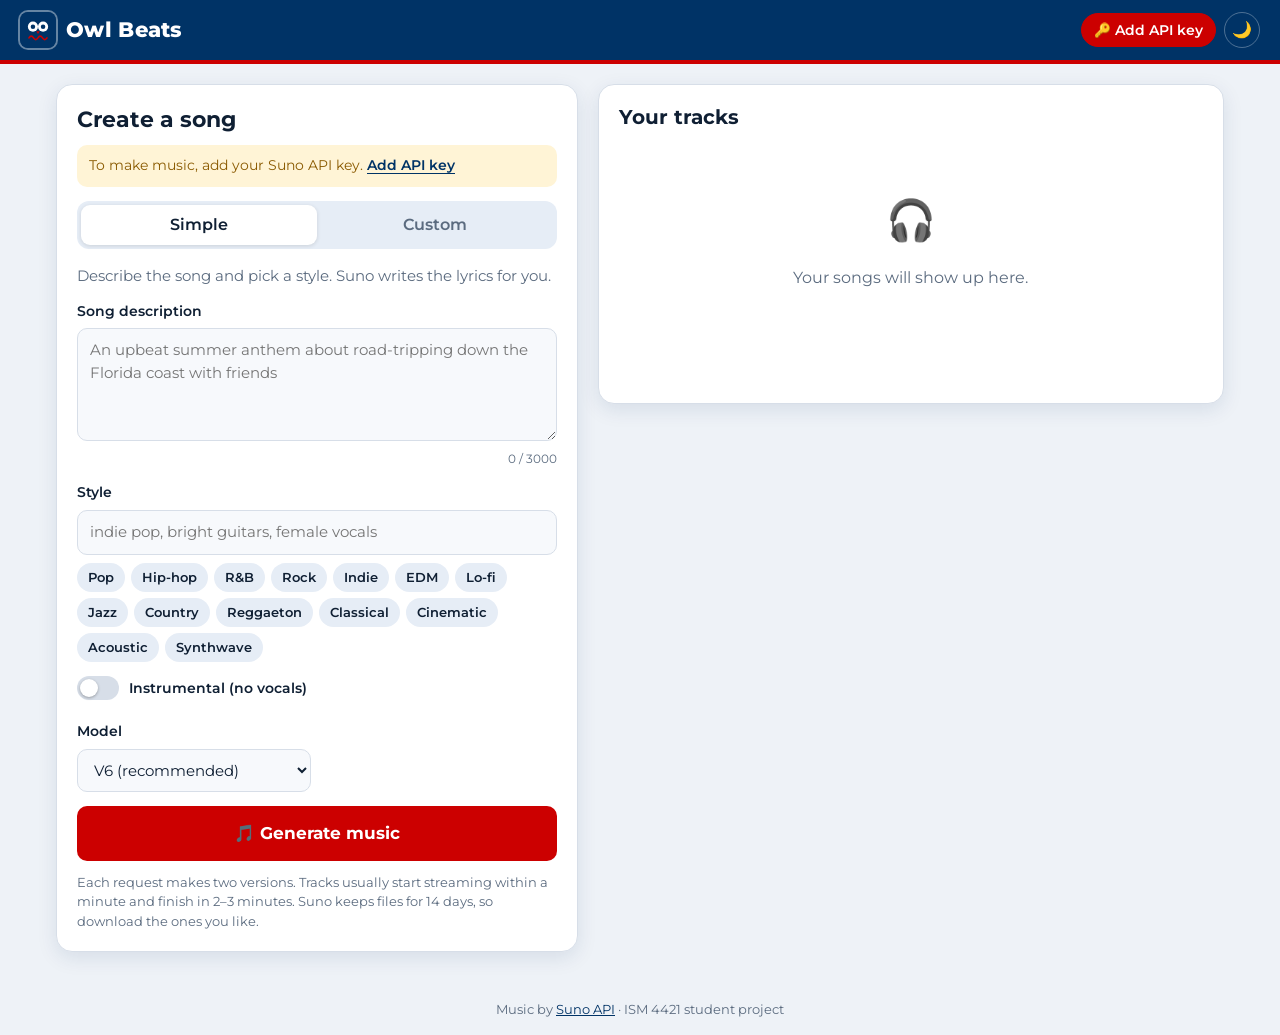
==== music/index.html @ eab0a68c "Split Owl Beats and Owl Weather into separate project folders music/ and weather/ are now standalone" ====
<!doctype html>
<html lang="en">
<head>
  <meta charset="utf-8">
  <meta name="viewport" content="width=device-width, initial-scale=1">
  <title>Owl Beats | AI Music Generator</title>
  <meta name="description" content="Generate original songs and instrumentals from a text prompt with the Suno API.">
  <meta name="theme-color" content="#003366">
  <link rel="icon" href="assets/icon.svg" type="image/svg+xml">
  <link rel="preconnect" href="https://fonts.googleapis.com">
  <link rel="preconnect" href="https://fonts.gstatic.com" crossorigin>
  <link href="https://fonts.googleapis.com/css2?family=Montserrat:wght@400;500;600;700;800&display=swap" rel="stylesheet">
  <link rel="stylesheet" href="style.css">
  <script src="theme.js"></script>
</head>
<body>
  <header class="site-header">
    <div class="brand">
      <img src="assets/icon.svg" alt="" width="36" height="36">
      <span class="brand-title">Owl Beats</span>
    </div>
    <div class="header-controls">
      <button type="button" id="credits" class="pill" title="Remaining Suno credits (click to refresh)" hidden>Credits: …</button>
      <button type="button" id="key-btn" class="pill pill-accent">🔑 Add API key</button>
      <button type="button" id="theme-toggle" class="icon-btn" aria-label="Switch theme">🌙</button>
    </div>
  </header>

  <main class="layout">
    <!-- ============ Create ============ -->
    <section class="card create" aria-labelledby="create-title">
      <h1 id="create-title">Create a song</h1>
      <div id="key-notice" class="notice" hidden>
        To make music, add your Suno API key. <button type="button" class="link-btn" id="key-notice-btn">Add API key</button>
      </div>

      <div class="tabs" role="tablist" aria-label="Creation mode">
        <button type="button" role="tab" id="tab-simple" aria-controls="form" aria-selected="true" class="tab active" data-mode="simple">Simple</button>
        <button type="button" role="tab" id="tab-custom" aria-controls="form" aria-selected="false" class="tab" data-mode="custom">Custom</button>
      </div>

      <form id="form" novalidate>
        <p class="hint mode-simple">Describe the song and pick a style. Suno writes the lyrics for you.</p>
        <p class="hint mode-custom" hidden>Write your own lyrics and set the title, style, length and voice.</p>

        <div class="field mode-simple">
          <label for="prompt">Song description</label>
          <textarea id="prompt" rows="4" maxlength="3000" placeholder="An upbeat summer anthem about road-tripping down the Florida coast with friends"></textarea>
          <div class="counter" data-for="prompt"></div>
        </div>

        <div class="field mode-custom" hidden>
          <label for="title">Title <span class="opt">(optional)</span></label>
          <input id="title" type="text" maxlength="80" placeholder="Coastal Highway">
        </div>

        <div class="field">
          <label for="style">Style</label>
          <input id="style" type="text" maxlength="1000" placeholder="indie pop, bright guitars, female vocals">
          <div class="chips" id="style-chips" aria-label="Style suggestions"></div>
        </div>

        <div class="field mode-custom lyrics-field" hidden>
          <div class="label-row">
            <label for="lyrics">Lyrics</label>
            <button type="button" id="ai-lyrics-toggle" class="link-btn">✨ Write lyrics with AI</button>
          </div>
          <div id="ai-lyrics" class="ai-lyrics" hidden>
            <input id="lyrics-prompt" type="text" maxlength="200" placeholder="What should the lyrics be about?">
            <button type="button" id="lyrics-go" class="btn btn-secondary">Write</button>
          </div>
          <textarea id="lyrics" rows="10" maxlength="5000" placeholder="[Verse]&#10;Windows down on A1A&#10;&#10;[Chorus]&#10;..."></textarea>
          <div class="counter" data-for="lyrics"></div>
        </div>

        <div class="row">
          <label class="switch">
            <input type="checkbox" id="instrumental">
            <span class="slider" aria-hidden="true"></span>
            Instrumental (no vocals)
          </label>
        </div>

        <div class="grid-2">
          <div class="field">
            <label for="model">Model</label>
            <select id="model">
              <option value="V6">V6 (recommended)</option>
              <option value="V6_WILD">V6 Wild (more creative)</option>
              <option value="V6_MINI">V6 Mini (fastest)</option>
            </select>
          </div>
          <div class="field mode-custom vocal-field" hidden>
            <label for="vocal">Voice</label>
            <select id="vocal">
              <option value="">Any</option>
              <option value="f">Female</option>
              <option value="m">Male</option>
            </select>
          </div>
        </div>

        <div class="field mode-custom" hidden>
          <label for="duration">Length: <output id="duration-out">2:00</output></label>
          <input id="duration" type="range" min="10" max="360" step="5" value="120">
        </div>

        <details class="advanced mode-custom" hidden>
          <summary>Advanced</summary>
          <div class="field">
            <label for="negative">Exclude styles <span class="opt">(optional)</span></label>
            <input id="negative" type="text" maxlength="1000" placeholder="heavy metal, autotune">
          </div>
          <div class="field">
            <label for="style-weight">Style adherence: <output id="style-weight-out">0.50</output></label>
            <input id="style-weight" type="range" min="0" max="1" step="0.05" value="0.5">
          </div>
          <div class="field">
            <label for="weirdness">Weirdness: <output id="weirdness-out">0.50</output></label>
            <input id="weirdness" type="range" min="0" max="1" step="0.05" value="0.5">
          </div>
          <div class="field">
            <label for="variety">Variety between the two versions</label>
            <select id="variety">
              <option value="0">Off · same style</option>
              <option value="1" selected>Normal</option>
              <option value="2">High</option>
              <option value="3">Extra</option>
              <option value="4">Max</option>
            </select>
          </div>
        </details>

        <div id="form-error" class="notice notice-error" role="alert" hidden></div>
        <button type="submit" id="generate" class="btn btn-primary btn-lg">🎵 Generate music</button>
        <p class="fineprint">Each request makes two versions. Tracks usually start streaming within a minute and finish in 2–3 minutes. Suno keeps files for 14 days, so download the ones you like.</p>
      </form>
    </section>

    <!-- ============ Library ============ -->
    <section class="card library" aria-labelledby="library-title">
      <div class="library-head">
        <h2 id="library-title">Your tracks</h2>
        <button type="button" id="clear-all" class="link-btn" hidden>Clear all</button>
      </div>
      <div id="empty" class="empty">
        <div class="empty-icon" aria-hidden="true">🎧</div>
        <p>Your songs will show up here.</p>
      </div>
      <ul id="tasks" class="tasks"></ul>
    </section>
  </main>

  <footer class="site-footer">
    Music by <a href="https://sunoapi.org" target="_blank" rel="noopener">Suno API</a> · ISM 4421 student project
  </footer>

  <!-- Extend dialog -->
  <dialog id="extend-dialog">
    <form method="dialog" id="extend-form">
      <h3>Extend “<span id="extend-name"></span>”</h3>
      <p class="hint">Suno continues the song from the point you choose and makes two new versions.</p>
      <div class="field">
        <label for="extend-at">Continue from: <output id="extend-at-out">0:00</output></label>
        <input id="extend-at" type="range" min="1" max="240" step="1" value="60">
      </div>
      <div class="field">
        <label for="extend-style">Style</label>
        <input id="extend-style" type="text" maxlength="1000">
      </div>
      <div class="field">
        <label for="extend-title">Title</label>
        <input id="extend-title" type="text" maxlength="80">
      </div>
      <div class="field" id="extend-lyrics-field">
        <label for="extend-lyrics">Lyrics for the new part <span class="opt">(optional)</span></label>
        <textarea id="extend-lyrics" rows="5" maxlength="5000" placeholder="[Bridge]&#10;..."></textarea>
      </div>
      <div class="dialog-actions">
        <button type="button" class="btn btn-secondary" id="extend-cancel">Cancel</button>
        <button type="submit" class="btn btn-primary" value="go">Extend</button>
      </div>
    </form>
  </dialog>

  <!-- API key dialog -->
  <dialog id="key-dialog">
    <form method="dialog" id="key-form">
      <h3>Your Suno API key</h3>
      <p class="hint">Get a key at <a href="https://sunoapi.org/api-key" target="_blank" rel="noopener">sunoapi.org/api-key</a>. It is saved only in this browser and sent only to api.sunoapi.org.</p>
      <div class="field">
        <label for="api-key">API key</label>
        <input id="api-key" type="password" autocomplete="off" spellcheck="false" placeholder="Paste your key">
      </div>
      <label class="check"><input type="checkbox" id="show-key"> Show key</label>
      <div class="dialog-actions">
        <button type="button" class="btn btn-secondary" id="key-remove">Remove key</button>
        <button type="button" class="btn btn-secondary" id="key-cancel">Cancel</button>
        <button type="submit" class="btn btn-primary" value="go">Save</button>
      </div>
    </form>
  </dialog>

  <div id="toast" class="toast" role="status" aria-live="polite" hidden></div>

  <script src="app.js"></script>
</body>
</html>
---- music/style.css ----
:root {
  --fau-blue: #003366;
  --fau-red: #cc0000;
  --accent: #cc0000;
  --accent-hover: #a30000;
  --primary: #003366;
  --bg: #eef2f7;
  --card: #ffffff;
  --text: #0f1f33;
  --muted: #5b6b7f;
  --border: #d7dee8;
  --input: #f7f9fc;
  --chip: #e6edf6;
  --chip-on: #003366;
  --chip-on-text: #ffffff;
  --ok: #1b7f3b;
  --ok-bg: #e3f5e9;
  --warn: #8a5a00;
  --warn-bg: #fff4d6;
  --err: #b00020;
  --err-bg: #fdecee;
  --radius: 16px;
  --shadow: 0 6px 20px rgba(0, 51, 102, 0.10);
  color-scheme: light;
}

@media (prefers-color-scheme: dark) {
  :root:not([data-theme="light"]) {
    --primary: #4d8fd6;
    --accent: #ff4d4d;
    --accent-hover: #ff6b6b;
    --bg: #07111f;
    --card: #0f1f33;
    --text: #e8eef6;
    --muted: #9fb0c4;
    --border: #1f3450;
    --input: #0a1728;
    --chip: #16304f;
    --chip-on: #4d8fd6;
    --chip-on-text: #07111f;
    --ok: #6fdc8c;
    --ok-bg: #0f2e1b;
    --warn: #ffd166;
    --warn-bg: #33290f;
    --err: #ff8a8a;
    --err-bg: #3a1016;
    --shadow: 0 6px 20px rgba(0, 0, 0, 0.35);
    color-scheme: dark;
  }
}

:root[data-theme="dark"] {
  --primary: #4d8fd6;
  --accent: #ff4d4d;
  --accent-hover: #ff6b6b;
  --bg: #07111f;
  --card: #0f1f33;
  --text: #e8eef6;
  --muted: #9fb0c4;
  --border: #1f3450;
  --input: #0a1728;
  --chip: #16304f;
  --chip-on: #4d8fd6;
  --chip-on-text: #07111f;
  --ok: #6fdc8c;
  --ok-bg: #0f2e1b;
  --warn: #ffd166;
  --warn-bg: #33290f;
  --err: #ff8a8a;
  --err-bg: #3a1016;
  --shadow: 0 6px 20px rgba(0, 0, 0, 0.35);
  color-scheme: dark;
}

* { box-sizing: border-box; }

html, body { margin: 0; }

body {
  font-family: "Montserrat", system-ui, -apple-system, "Segoe UI", sans-serif;
  background: var(--bg);
  color: var(--text);
  line-height: 1.5;
  min-height: 100vh;
  display: flex;
  flex-direction: column;
}

a { color: var(--primary); }

[hidden] { display: none !important; }

/* ---------- header ---------- */
.site-header {
  display: flex;
  align-items: center;
  justify-content: space-between;
  gap: 12px;
  padding: 12px 20px;
  background: var(--fau-blue);
  color: #fff;
  border-bottom: 4px solid var(--fau-red);
  position: sticky;
  top: 0;
  z-index: 10;
}
.brand { display: flex; align-items: center; gap: 10px; }
.brand img { border-radius: 8px; box-shadow: 0 0 0 2px rgba(255, 255, 255, 0.4); }
.brand-title { white-space: nowrap; font-weight: 800; font-size: 1.3rem; letter-spacing: 0.3px; }
.header-controls { display: flex; align-items: center; gap: 8px; flex-wrap: wrap; justify-content: flex-end; }

.pill {
  font: inherit;
  font-size: 0.85rem;
  font-weight: 600;
  color: #fff;
  background: rgba(255, 255, 255, 0.14);
  border: 1px solid rgba(255, 255, 255, 0.3);
  border-radius: 999px;
  padding: 6px 12px;
  cursor: pointer;
  white-space: nowrap;
}
.pill:hover { background: rgba(255, 255, 255, 0.24); }
.pill-accent { background: var(--fau-red); border-color: var(--fau-red); }
.pill-accent:hover { background: #a30000; }

.icon-btn {
  font: inherit;
  background: transparent;
  border: 1px solid rgba(255, 255, 255, 0.3);
  color: inherit;
  border-radius: 999px;
  width: 36px;
  height: 36px;
  cursor: pointer;
}
.icon-btn.small {
  width: 28px;
  height: 28px;
  font-size: 0.8rem;
  border-color: var(--border);
  color: var(--muted);
}
.icon-btn.small:hover { color: var(--err); border-color: var(--err); }

/* ---------- layout ---------- */
.layout {
  flex: 1;
  width: 100%;
  max-width: 1200px;
  margin: 0 auto;
  padding: 20px 16px 32px;
  display: grid;
  grid-template-columns: minmax(0, 5fr) minmax(0, 6fr);
  gap: 20px;
  align-items: start;
}
@media (max-width: 880px) {
  .layout { grid-template-columns: minmax(0, 1fr); }
}

.card {
  background: var(--card);
  border: 1px solid var(--border);
  border-radius: var(--radius);
  box-shadow: var(--shadow);
  padding: 20px;
}
.create { position: sticky; top: 84px; }
@media (max-width: 880px) { .create { position: static; } }

h1, h2, h3 { margin: 0 0 12px; line-height: 1.25; }
h1 { font-size: 1.4rem; }
h2 { font-size: 1.25rem; }
h3 { font-size: 1.05rem; }

.hint { color: var(--muted); margin: 0 0 14px; font-size: 0.92rem; }
.fineprint { color: var(--muted); font-size: 0.8rem; margin: 12px 0 0; }
.opt { color: var(--muted); font-weight: 400; }

/* ---------- tabs ---------- */
.tabs {
  display: grid;
  grid-template-columns: 1fr 1fr;
  background: var(--chip);
  padding: 4px;
  border-radius: 12px;
  margin-bottom: 16px;
}
.tab {
  font: inherit;
  font-weight: 600;
  border: 0;
  background: transparent;
  color: var(--muted);
  padding: 8px;
  border-radius: 9px;
  cursor: pointer;
}
.tab.active { background: var(--card); color: var(--text); box-shadow: 0 1px 4px rgba(0, 0, 0, 0.12); }

/* ---------- form ---------- */
.field { margin-bottom: 14px; }
.field label, .label-row label { display: block; font-weight: 600; font-size: 0.9rem; margin-bottom: 6px; }
.label-row { display: flex; justify-content: space-between; align-items: baseline; gap: 8px; }

input[type="text"], input[type="password"], textarea, select {
  width: 100%;
  font: inherit;
  font-size: 0.95rem;
  color: var(--text);
  background: var(--input);
  border: 1px solid var(--border);
  border-radius: 10px;
  padding: 10px 12px;
}
textarea { resize: vertical; min-height: 90px; }
input:focus-visible, textarea:focus-visible, select:focus-visible, button:focus-visible, a:focus-visible {
  outline: 3px solid color-mix(in srgb, var(--primary) 55%, transparent);
  outline-offset: 2px;
}
input[type="range"] { width: 100%; accent-color: var(--accent); }

.counter { text-align: right; font-size: 0.75rem; color: var(--muted); margin-top: 2px; }

.grid-2 { display: grid; grid-template-columns: 1fr 1fr; gap: 12px; }
@media (max-width: 480px) { .grid-2 { grid-template-columns: 1fr; } }

.chips { display: flex; flex-wrap: wrap; gap: 6px; margin-top: 8px; }
.chip {
  font: inherit;
  font-size: 0.8rem;
  font-weight: 600;
  border: 1px solid transparent;
  background: var(--chip);
  color: var(--text);
  padding: 4px 10px;
  border-radius: 999px;
  cursor: pointer;
}
.chip:hover { border-color: var(--primary); }
.chip.active { background: var(--chip-on); color: var(--chip-on-text); }

.row { margin-bottom: 14px; }
.switch { display: inline-flex; align-items: center; gap: 10px; cursor: pointer; font-weight: 600; font-size: 0.9rem; }
.switch input { position: absolute; opacity: 0; width: 1px; height: 1px; }
.slider {
  width: 42px;
  height: 24px;
  border-radius: 999px;
  background: var(--border);
  position: relative;
  transition: background 0.15s;
  flex: none;
}
.slider::after {
  content: "";
  position: absolute;
  top: 3px;
  left: 3px;
  width: 18px;
  height: 18px;
  border-radius: 50%;
  background: #fff;
  transition: transform 0.15s;
  box-shadow: 0 1px 3px rgba(0, 0, 0, 0.3);
}
.switch input:checked + .slider { background: var(--accent); }
.switch input:checked + .slider::after { transform: translateX(18px); }
.switch input:focus-visible + .slider { outline: 3px solid color-mix(in srgb, var(--primary) 55%, transparent); outline-offset: 2px; }

.check { display: flex; align-items: center; gap: 8px; font-size: 0.9rem; margin-bottom: 8px; }

.ai-lyrics { display: flex; gap: 8px; margin-bottom: 8px; }
.ai-lyrics input { flex: 1; }

.advanced {
  border: 1px solid var(--border);
  border-radius: 10px;
  padding: 10px 12px;
  margin-bottom: 14px;
}
.advanced summary { cursor: pointer; font-weight: 600; font-size: 0.9rem; }
.advanced[open] summary { margin-bottom: 12px; }

/* ---------- buttons ---------- */
.btn {
  font: inherit;
  font-weight: 700;
  border-radius: 10px;
  border: 1px solid transparent;
  padding: 10px 16px;
  cursor: pointer;
  text-decoration: none;
  display: inline-flex;
  align-items: center;
  justify-content: center;
  gap: 6px;
  white-space: nowrap;
}
.btn:disabled { opacity: 0.6; cursor: progress; }
.btn-primary { background: var(--accent); color: #fff; }
.btn-primary:hover:not(:disabled) { background: var(--accent-hover); }
.btn-secondary { background: var(--chip); color: var(--text); border-color: var(--border); }
.btn-secondary:hover:not(:disabled) { border-color: var(--primary); }
.btn-lg { width: 100%; padding: 14px; font-size: 1.05rem; }
.btn-sm { padding: 6px 10px; font-size: 0.82rem; }

.link-btn {
  font: inherit;
  font-size: 0.85rem;
  font-weight: 600;
  background: none;
  border: 0;
  padding: 0;
  color: var(--primary);
  cursor: pointer;
  text-decoration: underline;
  text-underline-offset: 3px;
}

/* ---------- notices ---------- */
.notice {
  border-radius: 10px;
  padding: 10px 12px;
  margin-bottom: 14px;
  font-size: 0.9rem;
  background: var(--warn-bg);
  color: var(--warn);
}
.notice-error { background: var(--err-bg); color: var(--err); }

/* ---------- library ---------- */
.library { min-height: 320px; }
.library-head { display: flex; justify-content: space-between; align-items: baseline; }
.empty { text-align: center; color: var(--muted); padding: 48px 0; }
.empty-icon { font-size: 2.5rem; }

.tasks { list-style: none; margin: 0; padding: 0; display: grid; gap: 14px; }
.task { border: 1px solid var(--border); border-radius: 12px; padding: 14px; }
.task-head { display: flex; justify-content: space-between; gap: 10px; align-items: flex-start; }
.task-info { min-width: 0; }
.task-label { font-weight: 600; overflow-wrap: anywhere; }
.task-meta { display: flex; gap: 8px; align-items: center; font-size: 0.8rem; color: var(--muted); margin-top: 4px; flex-wrap: wrap; }
.task-actions { display: flex; gap: 10px; align-items: center; flex: none; }
.task-error { color: var(--err); font-size: 0.88rem; margin: 10px 0 0; }
.task-warn { color: var(--warn); font-size: 0.8rem; margin: 8px 0 0; }

.badge { font-weight: 700; font-size: 0.72rem; padding: 2px 8px; border-radius: 999px; }
.badge-done { background: var(--ok-bg); color: var(--ok); }
.badge-error { background: var(--err-bg); color: var(--err); }
.badge-working { background: var(--warn-bg); color: var(--warn); }

.progress {
  height: 6px;
  border-radius: 999px;
  margin-top: 12px;
  background: linear-gradient(90deg, var(--chip) 0%, var(--accent) 50%, var(--chip) 100%);
  background-size: 200% 100%;
  animation: shimmer 1.4s linear infinite;
}
@keyframes shimmer { from { background-position: 200% 0; } to { background-position: 0 0; } }
@media (prefers-reduced-motion: reduce) { .progress { animation: none; background: var(--accent); opacity: 0.5; } }

.tracks { display: grid; gap: 12px; margin-top: 12px; }
.track { display: flex; gap: 12px; }
.art {
  flex: none;
  width: 88px;
  height: 88px;
  border-radius: 10px;
  overflow: hidden;
  background: var(--chip);
  display: grid;
  place-items: center;
  font-size: 1.8rem;
}
.art img { width: 100%; height: 100%; object-fit: cover; }
.track-body { flex: 1; min-width: 0; }
.track-title { margin: 0; font-size: 1rem; overflow-wrap: anywhere; }
.track-sub { color: var(--muted); font-size: 0.8rem; margin: 2px 0 6px; overflow-wrap: anywhere; }
.track audio { width: 100%; height: 40px; margin: 4px 0; }
.track-actions { display: flex; gap: 8px; flex-wrap: wrap; margin-top: 4px; }
@media (max-width: 480px) {
  .art { width: 64px; height: 64px; }
}

.lyrics-view { margin-top: 8px; font-size: 0.85rem; }
.lyrics-view summary { cursor: pointer; font-weight: 600; color: var(--primary); }
.lyrics-view .link-btn { float: right; }
.lyrics-view pre {
  font-family: inherit;
  white-space: pre-wrap;
  background: var(--input);
  border-radius: 8px;
  padding: 10px;
  margin: 6px 0 0;
  max-height: 260px;
  overflow: auto;
}

/* ---------- dialogs ---------- */
dialog {
  border: 1px solid var(--border);
  border-radius: var(--radius);
  background: var(--card);
  color: var(--text);
  padding: 20px;
  width: min(480px, calc(100vw - 32px));
  box-shadow: 0 20px 60px rgba(0, 0, 0, 0.35);
}
dialog::backdrop { background: rgba(0, 20, 40, 0.55); }
.dialog-actions { display: flex; justify-content: flex-end; gap: 8px; flex-wrap: wrap; margin-top: 8px; }

/* ---------- toast & footer ---------- */
.toast {
  position: fixed;
  left: 50%;
  bottom: 20px;
  transform: translateX(-50%);
  background: var(--fau-blue);
  color: #fff;
  padding: 10px 16px;
  border-radius: 10px;
  box-shadow: var(--shadow);
  font-size: 0.9rem;
  max-width: calc(100vw - 32px);
  z-index: 50;
}
.toast-error { background: #b00020; }

.site-footer { text-align: center; color: var(--muted); font-size: 0.8rem; padding: 16px; }
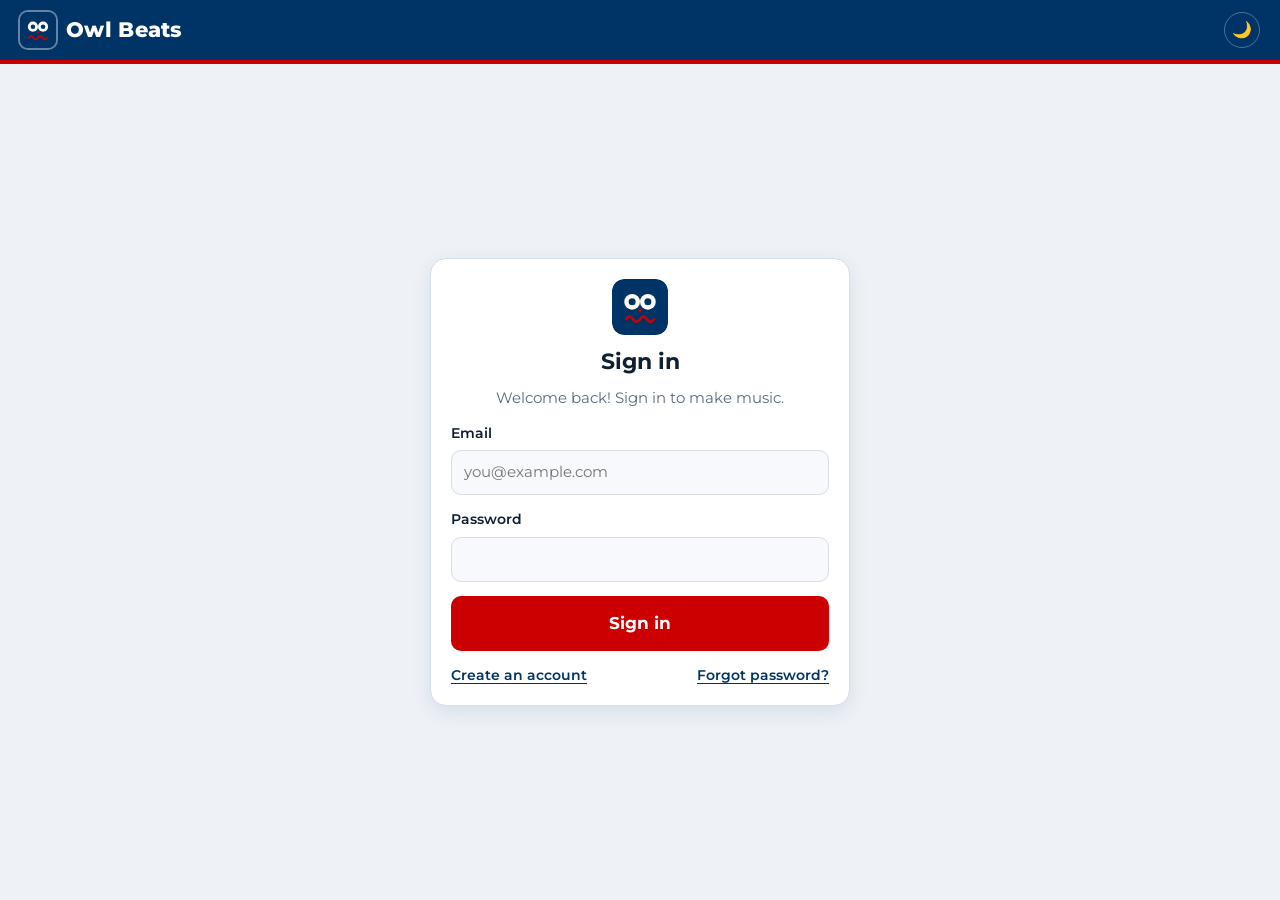
==== commit 6db0b153: "Add email login to Owl Beats with Supabase Auth Sign in, sign up with email confirmation, password r" ====
--- a/music/index.html
+++ b/music/index.html
@@ -13,18 +13,47 @@
   <link rel="stylesheet" href="style.css">
   <script src="theme.js"></script>
 </head>
-<body>
+<body class="locked">
   <header class="site-header">
     <div class="brand">
       <img src="assets/icon.svg" alt="" width="36" height="36">
       <span class="brand-title">Owl Beats</span>
     </div>
     <div class="header-controls">
+      <div id="user-box" class="user-box" hidden>
+        <span id="user-email" class="user-email"></span>
+        <button type="button" id="sign-out" class="pill">Sign out</button>
+      </div>
       <button type="button" id="credits" class="pill" title="Remaining Suno credits (click to refresh)" hidden>Credits: …</button>
       <button type="button" id="key-btn" class="pill pill-accent">🔑 Add API key</button>
       <button type="button" id="theme-toggle" class="icon-btn" aria-label="Switch theme">🌙</button>
     </div>
   </header>
+
+  <!-- Login screen: covers the app until someone signs in (see auth.js) -->
+  <section id="auth-screen" class="auth-screen checking" aria-labelledby="auth-heading">
+    <div class="auth-loading" aria-live="polite">Loading…</div>
+    <form id="auth-form" class="card auth-card" novalidate>
+      <img src="assets/icon.svg" alt="" width="56" height="56" class="auth-logo">
+      <h1 id="auth-heading">Sign in</h1>
+      <p id="auth-sub" class="hint"></p>
+      <div id="auth-msg" class="notice" role="alert" hidden></div>
+      <div class="field">
+        <label for="auth-email">Email</label>
+        <input id="auth-email" type="email" autocomplete="email" placeholder="you@example.com" required>
+      </div>
+      <div class="field" id="auth-password-field">
+        <label for="auth-password">Password</label>
+        <input id="auth-password" type="password" autocomplete="current-password" minlength="6" required>
+      </div>
+      <div class="field" id="auth-confirm-field" hidden>
+        <label for="auth-confirm">Confirm password</label>
+        <input id="auth-confirm" type="password" autocomplete="new-password" minlength="6">
+      </div>
+      <button type="submit" id="auth-submit" class="btn btn-primary btn-lg">Sign in</button>
+      <div id="auth-links" class="auth-links"></div>
+    </form>
+  </section>
 
   <main class="layout">
     <!-- ============ Create ============ -->
@@ -203,6 +232,9 @@
 
   <div id="toast" class="toast" role="status" aria-live="polite" hidden></div>
 
+  <script src="vendor/supabase.js"></script>
+  <script src="config.js"></script>
   <script src="app.js"></script>
+  <script src="auth.js"></script>
 </body>
 </html>
--- a/music/style.css
+++ b/music/style.css
@@ -431,3 +431,40 @@
 .toast-error { background: #b00020; }
 
 .site-footer { text-align: center; color: var(--muted); font-size: 0.8rem; padding: 16px; }
+
+/* ---------- login ---------- */
+body.locked .layout,
+body.locked .site-footer,
+body.locked #credits,
+body.locked #key-btn { display: none !important; }
+
+.auth-screen {
+  flex: 1;
+  display: grid;
+  place-items: center;
+  padding: 32px 16px;
+}
+.auth-card { width: min(420px, 100%); }
+.auth-logo { display: block; margin: 0 auto 12px; border-radius: 12px; }
+.auth-card h1 { text-align: center; }
+.auth-card .hint { text-align: center; }
+.auth-links { display: flex; justify-content: space-between; gap: 12px; flex-wrap: wrap; margin-top: 14px; }
+.auth-loading { color: var(--muted); display: none; }
+.auth-screen.checking .auth-card { display: none; }
+.auth-screen.checking .auth-loading { display: block; }
+.notice-ok { background: var(--ok-bg); color: var(--ok); }
+
+input[type="email"] {
+  width: 100%;
+  font: inherit;
+  font-size: 0.95rem;
+  color: var(--text);
+  background: var(--input);
+  border: 1px solid var(--border);
+  border-radius: 10px;
+  padding: 10px 12px;
+}
+
+.user-box { display: flex; align-items: center; gap: 8px; }
+.user-email { font-size: 0.85rem; opacity: 0.85; max-width: 200px; overflow: hidden; text-overflow: ellipsis; white-space: nowrap; }
+@media (max-width: 600px) { .user-email { display: none; } }
